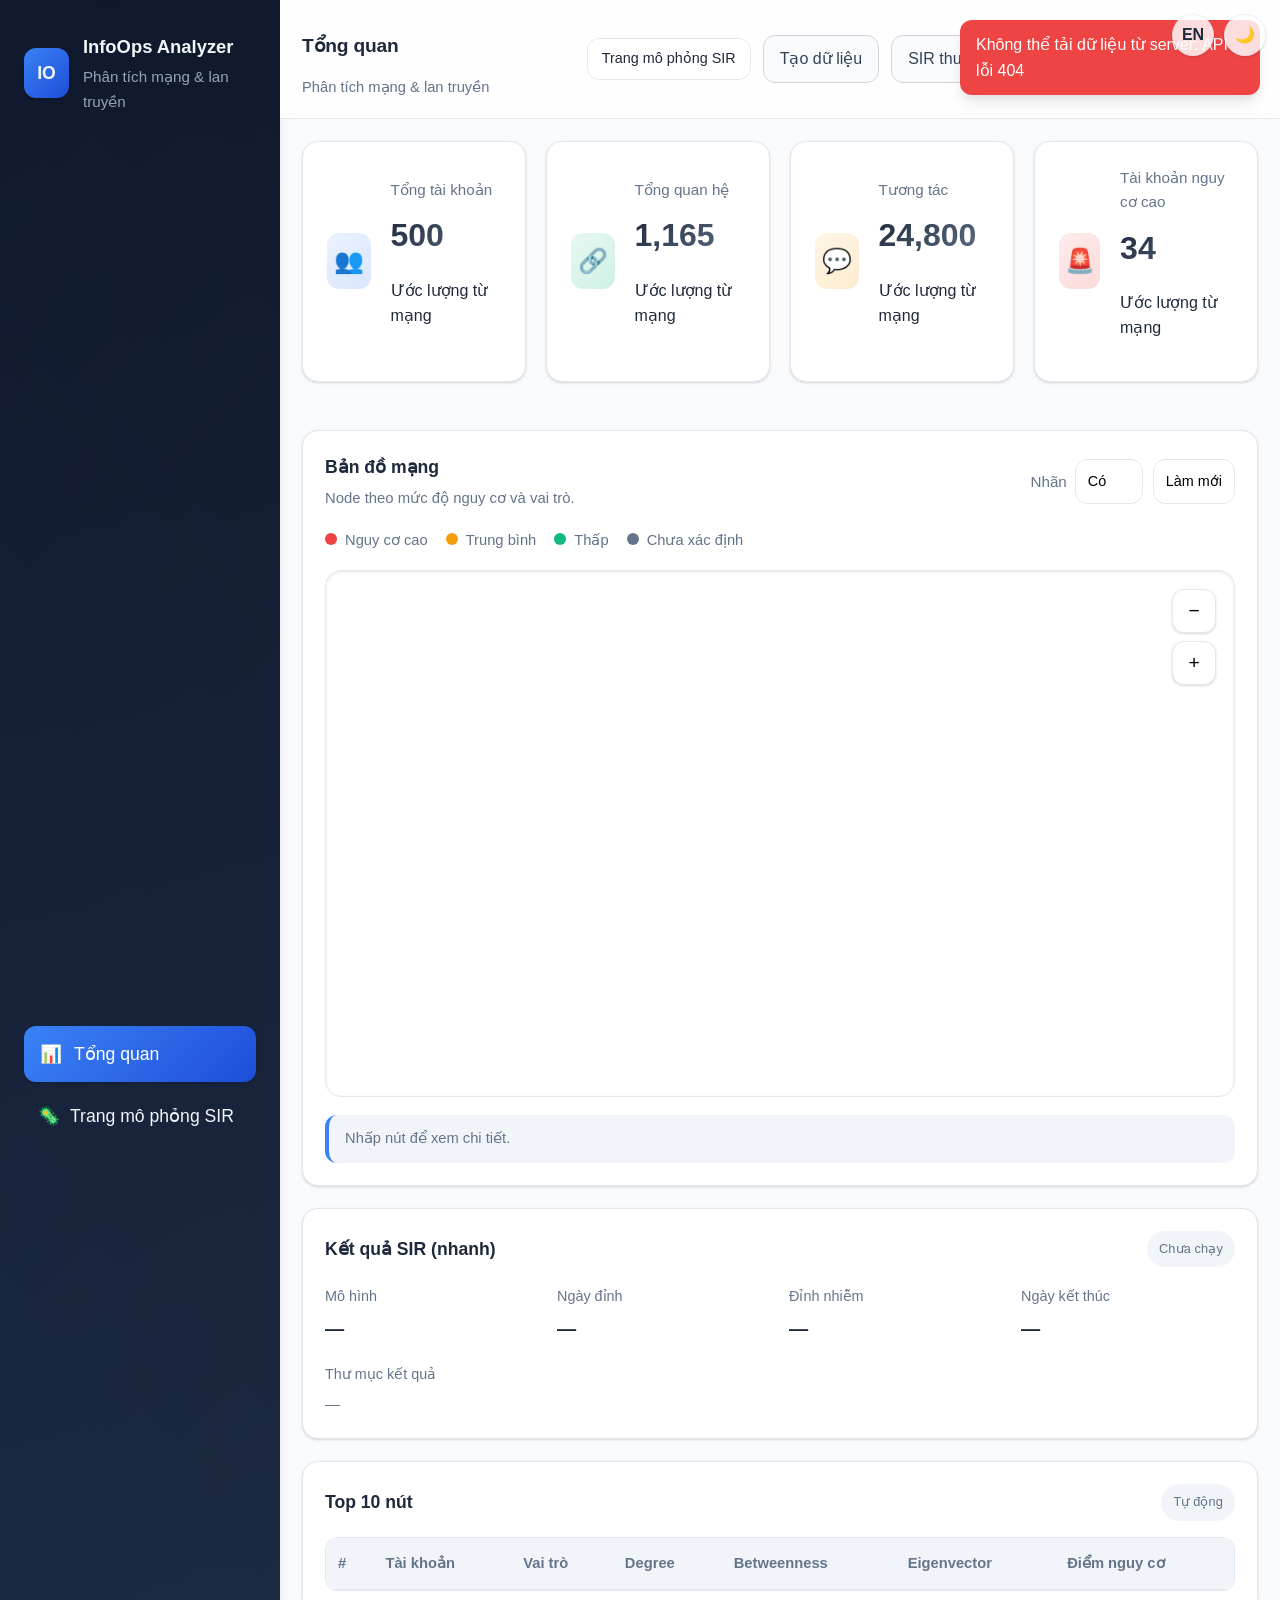
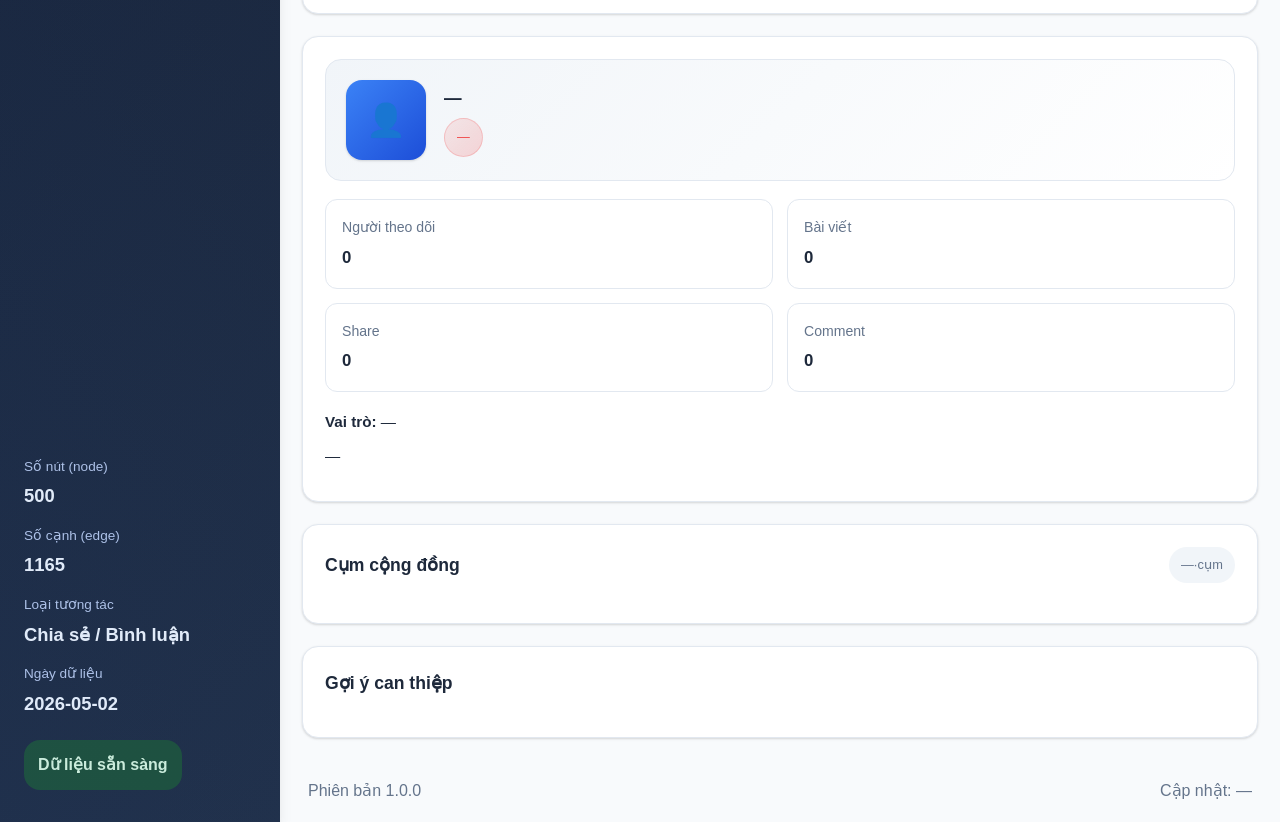
==== index.html @ 24d84718 "first commit" ====
<!DOCTYPE html>
<html lang="vi">
<head>
  <meta charset="UTF-8" />
  <meta name="viewport" content="width=device-width, initial-scale=1.0" />
  <title data-i18n="dashboard.docTitle">InfoOps Analyzer</title>
  <link rel="stylesheet" href="styles.css" />
</head>
<body>
  <div class="app-shell">
    <div class="shell-tools" role="toolbar" aria-label="Giao diện & ngôn ngữ">
      <button type="button" id="langToggle" class="shell-tool-btn" title="English">EN</button>
      <button type="button" id="themeToggle" class="shell-tool-btn" title="Chế độ tối">🌙</button>
    </div>

    <aside class="sidebar">
      <div class="brand">
        <div class="brand-mark">IO</div>
        <div>
          <h1>InfoOps Analyzer</h1>
          <p data-i18n="brand.subtitle">Phân tích mạng & lan truyền</p>
        </div>
      </div>
      <nav class="menu">
        <span class="menu-item active">
          <span aria-hidden="true">📊</span>
          <span data-i18n="nav.overview">Tổng quan</span>
        </span>
        <a href="/simulation" class="menu-item menu-item-link">
          <span aria-hidden="true">🦠</span>
          <span data-i18n="nav.sirPageLong">Trang mô phỏng SIR</span>
        </a>
      </nav>
      <div class="sidebar-footer">
        <div class="data-block">
          <p class="data-label" data-i18n="sidebar.nodes">Số nút (node)</p>
          <p class="data-value tabular-nums" id="summary-nodes">500</p>
        </div>
        <div class="data-block">
          <p class="data-label" data-i18n="sidebar.edges">Số cạnh (edge)</p>
          <p class="data-value tabular-nums" id="summary-edges">1165</p>
        </div>
        <div class="data-block">
          <p class="data-label" data-i18n="sidebar.interaction">Loại tương tác</p>
          <p class="data-value" data-i18n="sidebar.interactionVal">Chia sẻ / Bình luận</p>
        </div>
        <div class="data-block">
          <p class="data-label" data-i18n="sidebar.dataDate">Ngày dữ liệu</p>
          <p class="data-value tabular-nums" id="sidebar-data-date">2026-05-02</p>
        </div>
        <div class="status-badge success" data-i18n="sidebar.ready">Dữ liệu sẵn sàng</div>
      </div>
    </aside>

    <div id="dataGenModal" class="modal">
      <div class="modal-content">
        <div class="modal-header">
          <h3 data-i18n="dashboard.modalTitle">Tạo dữ liệu mạng</h3>
          <button type="button" class="modal-close" onclick="closeDataGenModal()" aria-label="Close">&times;</button>
        </div>
        <div class="modal-body">
          <div class="form-group">
            <label for="numUsers" data-i18n="dashboard.lblNumUsers">Số người dùng</label>
            <input type="number" id="numUsers" value="500" min="10" max="2000" step="10" />
            <small data-i18n="dashboard.hintUsers">10–2000</small>
          </div>
          <div class="form-group">
            <label for="relationshipProb" data-i18n="dashboard.lblProb">Xác suất có cạnh</label>
            <input type="number" id="relationshipProb" value="0.025" min="0.001" max="0.1" step="0.001" />
            <small data-i18n="dashboard.hintProb">0,001–0,1 (càng cao càng dày)</small>
          </div>
          <div class="form-group">
            <label for="randomSeed" data-i18n="dashboard.lblSeed">Seed</label>
            <input type="number" id="randomSeed" value="42" min="1" max="9999" />
            <small data-i18n="dashboard.hintSeed">Tái lập kết quả</small>
          </div>
          <div class="form-group">
            <label for="dataSource" data-i18n="dashboard.lblSource">Nguồn</label>
            <select id="dataSource">
              <option value="generate" data-i18n="dashboard.srcGen">Sinh ngẫu nhiên</option>
              <option value="upload" data-i18n="dashboard.srcUp">Tải CSV</option>
            </select>
          </div>
          <div class="form-group" id="fileUploadGroup" style="display: none;">
            <label for="dataFile" data-i18n="dashboard.lblFile">File CSV</label>
            <input type="file" id="dataFile" accept=".csv" />
            <small data-i18n="dashboard.hintCsv">Cột: id, name, …</small>
          </div>
        </div>
        <div class="modal-footer">
          <button type="button" onclick="closeDataGenModal()" data-i18n="dashboard.cancel">Hủy</button>
          <button type="button" id="btnConfirmGenerate" class="primary" data-i18n="dashboard.confirmGen">Tạo dữ liệu</button>
        </div>
      </div>
    </div>

    <div class="main-panel">
      <header class="topbar">
        <div class="topbar-lead">
          <h1 class="topbar-title" data-i18n="dashboard.title">Tổng quan</h1>
          <p class="topbar-sub" data-i18n="brand.subtitle">Phân tích mạng & lan truyền</p>
        </div>
        <div class="topbar-actions">
          <a href="/simulation" class="button-link button-link-accent" data-i18n="dashboard.simLink">Trang mô phỏng SIR</a>
          <button type="button" id="btnGenerate" onclick="openDataGenModal()" data-i18n="dashboard.generate">Tạo dữ liệu</button>
          <button type="button" id="btnRunPureSIR" data-i18n="dashboard.sirPure">SIR thuần</button>
          <button type="button" id="btnRunDynamicSIR" data-i18n="dashboard.sirDyn">SIR động</button>
          <button type="button" id="btnCleanupOutputs" class="btn-muted" data-i18n="dashboard.cleanup">Dọn output cũ</button>
        </div>
      </header>

      <div class="content-wrap">
        <main class="content-area">
          <section class="metrics-grid">
            <article class="metric-card blue">
              <div class="metric-icon" aria-hidden="true">👥</div>
              <div>
                <p class="metric-label" data-i18n="dashboard.metricUsers">Tổng tài khoản</p>
                <h2 class="tabular-nums" id="metric-users">500</h2>
                <p class="metric-footnote" data-i18n="dashboard.metricFootnote">Ước lượng từ mạng</p>
              </div>
            </article>
            <article class="metric-card green">
              <div class="metric-icon" aria-hidden="true">🔗</div>
              <div>
                <p class="metric-label" data-i18n="dashboard.metricEdges">Tổng quan hệ</p>
                <h2 class="tabular-nums" id="metric-relationships">1,165</h2>
                <p class="metric-footnote" data-i18n="dashboard.metricFootnote">Ước lượng từ mạng</p>
              </div>
            </article>
            <article class="metric-card orange">
              <div class="metric-icon" aria-hidden="true">💬</div>
              <div>
                <p class="metric-label" data-i18n="dashboard.metricEngagement">Tương tác (ước lượng)</p>
                <h2 class="tabular-nums" id="metric-engagement">24,800</h2>
                <p class="metric-footnote" data-i18n="dashboard.metricFootnote">Ước lượng từ mạng</p>
              </div>
            </article>
            <article class="metric-card red">
              <div class="metric-icon" aria-hidden="true">🚨</div>
              <div>
                <p class="metric-label" data-i18n="dashboard.metricHighRisk">Nguy cơ cao (ước lượng)</p>
                <h2 class="tabular-nums" id="metric-high-risk">34</h2>
                <p class="metric-footnote" data-i18n="dashboard.metricFootnote">Ước lượng từ mạng</p>
              </div>
            </article>
          </section>

          <section class="dashboard-grid">
            <div class="graph-panel card">
              <div class="panel-header">
                <div>
                  <h3 data-i18n="dashboard.graphTitle">Bản đồ mạng</h3>
                  <p class="subtext" data-i18n="dashboard.graphSub">Node theo mức độ nguy cơ và vai trò.</p>
                </div>
                <div class="graph-controls">
                  <label>
                    <span data-i18n="dashboard.labels">Nhãn</span>
                    <select id="labelToggle">
                      <option value="yes" data-i18n="dashboard.yes">Có</option>
                      <option value="no" data-i18n="dashboard.no">Không</option>
                    </select>
                  </label>
                  <button type="button" id="refreshGraph" data-i18n="dashboard.refresh">Làm mới</button>
                </div>
              </div>
              <div class="legend-row">
                <div><span class="legend-dot high"></span><span data-i18n="dashboard.riskHigh">Nguy cơ cao</span></div>
                <div><span class="legend-dot medium"></span><span data-i18n="dashboard.riskMed">Trung bình</span></div>
                <div><span class="legend-dot low"></span><span data-i18n="dashboard.riskLow">Thấp</span></div>
                <div><span class="legend-dot unknown"></span><span data-i18n="dashboard.riskUnknown">Chưa xác định</span></div>
              </div>
              <div class="graph-container">
                <svg id="networkGraph" viewBox="0 0 900 520" preserveAspectRatio="xMidYMid meet" role="img" aria-label="Network"></svg>
                <div class="zoom-controls">
                  <button type="button" id="zoomOut" aria-label="Zoom out">−</button>
                  <button type="button" id="zoomIn" aria-label="Zoom in">+</button>
                </div>
              </div>
              <div class="note" data-i18n="dashboard.graphHint">Nhấp nút để xem chi tiết.</div>
            </div>

            <div id="sirResultPanel" class="sir-result-panel card">
              <div class="panel-header space-between">
                <h3 data-i18n="dashboard.sirPanel">Kết quả SIR (nhanh)</h3>
                <span id="sirStatusText" class="badge small" data-i18n="dashboard.sirNone">Chưa chạy</span>
              </div>
              <div class="sir-result-grid">
                <div>
                  <p class="result-label" data-i18n="dashboard.lblModel">Mô hình</p>
                  <p id="sirModel" class="result-value tabular-nums">—</p>
                </div>
                <div>
                  <p class="result-label" data-i18n="dashboard.lblPeakDay">Ngày đỉnh</p>
                  <p id="sirPeakDay" class="result-value tabular-nums">—</p>
                </div>
                <div>
                  <p class="result-label" data-i18n="dashboard.lblPeakI">Đỉnh nhiễm</p>
                  <p id="sirPeakInfected" class="result-value tabular-nums">—</p>
                </div>
                <div>
                  <p class="result-label" data-i18n="dashboard.lblFinal">Ngày kết thúc</p>
                  <p id="sirFinalDay" class="result-value tabular-nums">—</p>
                </div>
                <div class="full-width">
                  <p class="result-label" data-i18n="dashboard.lblOutput">Thư mục kết quả</p>
                  <p id="sirOutputPath" class="result-value light">—</p>
                </div>
              </div>
            </div>

            <div class="table-panel card">
              <div class="panel-header space-between">
                <h3 data-i18n="dashboard.topNodes">Top 10 nút</h3>
                <span class="badge small" data-i18n="dashboard.topAuto">Tự động</span>
              </div>
              <div class="table-wrapper">
                <table>
                  <thead>
                    <tr>
                      <th data-i18n="dashboard.thRank">#</th>
                      <th data-i18n="dashboard.thAccount">Tài khoản</th>
                      <th data-i18n="dashboard.thRole">Vai trò</th>
                      <th data-i18n="dashboard.thDegree">Degree</th>
                      <th data-i18n="dashboard.thBetw">Betweenness</th>
                      <th data-i18n="dashboard.thEigen">Eigenvector</th>
                      <th data-i18n="dashboard.thRisk">Điểm nguy cơ</th>
                    </tr>
                  </thead>
                  <tbody id="topNodesTable"></tbody>
                </table>
              </div>
            </div>

            <div class="profile-panel card">
              <div class="profile-card">
                <div class="profile-avatar" aria-hidden="true">👤</div>
                <div>
                  <h3 id="selectedName">—</h3>
                  <div class="badge danger" id="selectedRisk">—</div>
                </div>
              </div>
              <div class="profile-metrics">
                <div>
                  <span data-i18n="dashboard.profileFollowers">Người theo dõi</span>
                  <strong class="tabular-nums" id="selectedFollowers">0</strong>
                </div>
                <div>
                  <span data-i18n="dashboard.profilePosts">Bài viết</span>
                  <strong class="tabular-nums" id="selectedPosts">0</strong>
                </div>
                <div>
                  <span>Share</span>
                  <strong class="tabular-nums" id="selectedShares">0</strong>
                </div>
                <div>
                  <span>Comment</span>
                  <strong class="tabular-nums" id="selectedComments">0</strong>
                </div>
              </div>
              <div class="profile-meta">
                <p><strong data-i18n="dashboard.profileRoleIntro">Vai trò:</strong> <span id="selectedRoleLine">—</span></p>
                <p id="selectedDescription">—</p>
              </div>
            </div>

            <div class="cluster-panel card">
              <div class="panel-header">
                <h3 data-i18n="dashboard.clusters">Cụm cộng đồng</h3>
                <span class="badge small"><span id="clusterCountNum">—</span> · <span data-i18n="dashboard.clusterUnit">cụm</span></span>
              </div>
              <ul id="clustersList" class="cluster-list"></ul>
            </div>

            <div class="recommendation-panel card">
              <div class="panel-header">
                <h3 data-i18n="dashboard.recs">Gợi ý can thiệp</h3>
              </div>
              <ul id="recommendationList" class="recommendation-list"></ul>
            </div>
          </section>
        </main>
      </div>

      <footer class="app-footer">
        <div><span data-i18n="dashboard.footerVer">Phiên bản</span> 1.0.0</div>
        <div><span data-i18n="dashboard.footerUpd">Cập nhật</span>: <span class="tabular-nums" id="footerTimestamp">—</span></div>
      </footer>
    </div>
  </div>
  <script src="i18n.js"></script>
  <script src="script.js"></script>
</body>
</html>
---- styles.css ----
:root {
  --bg: #f8fafc;
  --panel: #ffffff;
  --panel-alt: #f1f5f9;
  --text: #1e293b;
  --muted: #64748b;
  --nav: #0f172a;
  --nav-active: #1e293b;
  --accent-blue: #3b82f6;
  --accent-green: #10b981;
  --accent-orange: #f59e0b;
  --accent-red: #ef4444;
  --shadow: 0 1px 3px 0 rgba(0, 0, 0, 0.1), 0 1px 2px 0 rgba(0, 0, 0, 0.06);
  --shadow-lg: 0 10px 15px -3px rgba(0, 0, 0, 0.1), 0 4px 6px -2px rgba(0, 0, 0, 0.05);
  --border: #e2e8f0;
  --hover: #f8fafc;
  --success: #10b981;
  --warning: #f59e0b;
  --danger: #ef4444;
  --info: #3b82f6;
  --radius: 12px;
  --radius-lg: 16px;
  --transition: all 0.2s cubic-bezier(0.4, 0, 0.2, 1);
}

* {
  box-sizing: border-box;
}

/* Floating tools: theme + language */
.shell-tools {
  position: fixed;
  top: 14px;
  right: 14px;
  z-index: 2000;
  display: flex;
  gap: 10px;
}

.shell-tool-btn {
  width: 42px;
  height: 42px;
  border-radius: 999px;
  border: 1px solid rgba(203, 213, 225, 0.35);
  background: color-mix(in srgb, var(--panel) 82%, transparent);
  box-shadow: var(--shadow);
  cursor: pointer;
  display: grid;
  place-items: center;
  font-weight: 700;
  color: var(--text);
  transition: var(--transition);
}

.shell-tool-btn:hover {
  transform: translateY(-1px);
  border-color: rgba(59, 130, 246, 0.5);
}

.shell-tool-btn:active {
  transform: translateY(0);
}

.button-link-accent {
  border-color: rgba(59, 130, 246, 0.35);
  background: rgba(59, 130, 246, 0.08);
}

.btn-muted {
  border: 1px solid #d1d5db;
  border-radius: 12px;
  padding: 10px 16px;
  color: #334155;
  background: #f8fafc;
  cursor: pointer;
}

.btn-muted:hover {
  border-color: rgba(59, 130, 246, 0.5);
  color: #1d4ed8;
}

/* Toasts */
.toast-root {
  position: fixed;
  right: 14px;
  bottom: 14px;
  display: grid;
  gap: 10px;
  z-index: 2200;
}

.toast {
  background: var(--panel);
  border: 1px solid var(--border);
  box-shadow: var(--shadow-lg);
  padding: 12px 14px;
  border-radius: var(--radius);
  max-width: 380px;
  font-size: 0.92rem;
  color: var(--text);
  animation: fadeIn 0.18s ease-out;
}

.toast-success {
  border-color: rgba(16, 185, 129, 0.35);
}

.toast-error {
  border-color: rgba(239, 68, 68, 0.35);
}

.toast-hide {
  opacity: 0;
  transform: translateY(6px);
  transition: opacity 0.18s ease, transform 0.18s ease;
}

.topbar-lead {
  display: flex;
  flex-direction: column;
  gap: 2px;
}

.topbar-sub {
  margin: 0;
  color: var(--muted);
  font-size: 0.92rem;
}

body {
  margin: 0;
  font-family: 'Inter', -apple-system, BlinkMacSystemFont, 'Segoe UI', 'Roboto', sans-serif;
  background: var(--bg);
  color: var(--text);
  line-height: 1.6;
  -webkit-font-smoothing: antialiased;
  -moz-osx-font-smoothing: grayscale;
}

.tabular-nums {
  font-variant-numeric: tabular-nums;
  font-feature-settings: 'tnum' 1;
}

button,
select {
  font: inherit;
}

/* Loading Animation */
@keyframes spin {
  0% { transform: rotate(0deg); }
  100% { transform: rotate(360deg); }
}

@keyframes pulse {
  0%, 100% { opacity: 1; }
  50% { opacity: 0.5; }
}

@keyframes fadeIn {
  from { opacity: 0; transform: translateY(10px); }
  to { opacity: 1; transform: translateY(0); }
}

@keyframes slideIn {
  from { transform: translateX(-20px); opacity: 0; }
  to { transform: translateX(0); opacity: 1; }
}

.loading {
  animation: pulse 1.5s ease-in-out infinite;
}

.fade-in {
  animation: fadeIn 0.3s ease-out;
}

.slide-in {
  animation: slideIn 0.3s ease-out;
}

.spinner {
  width: 20px;
  height: 20px;
  border: 2px solid var(--border);
  border-top: 2px solid var(--accent-blue);
  border-radius: 50%;
  animation: spin 1s linear infinite;
  display: inline-block;
  margin-right: 8px;
}

.app-shell {
  display: grid;
  grid-template-columns: 280px 1fr;
  min-height: 100vh;
}

.sidebar {
  background: linear-gradient(135deg, #0f172a 0%, #1e293b 100%);
  color: #f1f5f9;
  padding: 32px 24px;
  display: flex;
  flex-direction: column;
  justify-content: space-between;
  box-shadow: var(--shadow-lg);
  position: relative;
  overflow: hidden;
}

.sidebar::before {
  content: '';
  position: absolute;
  top: 0;
  left: 0;
  right: 0;
  bottom: 0;
  background: linear-gradient(45deg, rgba(59, 130, 246, 0.1) 0%, transparent 100%);
  pointer-events: none;
}

.brand {
  display: flex;
  align-items: center;
  gap: 14px;
  margin-bottom: 32px;
  position: relative;
  z-index: 1;
}

.brand-mark {
  width: 50px;
  height: 50px;
  border-radius: var(--radius);
  background: linear-gradient(135deg, #3b82f6, #1d4ed8);
  display: grid;
  place-items: center;
  font-weight: 700;
  font-size: 1.1rem;
  box-shadow: var(--shadow);
  transition: var(--transition);
}

.brand-mark:hover {
  transform: scale(1.05);
}

.brand h1 {
  margin: 0;
  font-size: 1.15rem;
  font-weight: 600;
}

.brand p {
  margin: 4px 0 0;
  color: #94a3b8;
  font-size: 0.95rem;
}

.menu {
  display: grid;
  gap: 8px;
  position: relative;
  z-index: 1;
}

.menu-item {
  display: flex;
  align-items: center;
  gap: 12px;
  border: none;
  background: transparent;
  color: #cbd5e1;
  padding: 14px 16px;
  border-radius: var(--radius);
  text-align: left;
  cursor: pointer;
  transition: var(--transition);
  position: relative;
  overflow: hidden;
}

.menu-item::before {
  content: '';
  position: absolute;
  top: 0;
  left: -100%;
  width: 100%;
  height: 100%;
  background: linear-gradient(90deg, transparent, rgba(255, 255, 255, 0.1), transparent);
  transition: left 0.5s;
}

.menu-item:hover::before {
  left: 100%;
}

.menu-item:hover,
.menu-item.active {
  background: rgba(59, 130, 246, 0.2);
  color: #ffffff;
  transform: none;
}

.menu-item.active {
  background: linear-gradient(135deg, #3b82f6, #1d4ed8);
  color: #ffffff;
  box-shadow: var(--shadow);
}

.menu-item span {
  font-size: 1.1rem;
  transition: var(--transition);
}

.menu-item:hover span {
  transform: scale(1.1);
}

.sidebar-footer {
  margin-top: 34px;
}

.data-block {
  margin-bottom: 14px;
}

.data-label {
  color: #b8c7e6;
  font-size: 0.85rem;
  margin: 0 0 4px;
}

.data-value {
  margin: 0;
  font-weight: 700;
  font-size: 1.15rem;
}

.status-badge {
  display: inline-flex;
  padding: 12px 14px;
  border-radius: 16px;
  margin-top: 8px;
  font-weight: 600;
}

.status-badge.success {
  background: #1b4c2e;
  color: #d9f7d9;
}

.main-panel {
  display: flex;
  flex-direction: column;
}

.topbar {
  display: flex;
  justify-content: space-between;
  align-items: center;
  gap: 16px;
  background: color-mix(in srgb, #ffffff 82%, transparent);
  padding: 18px 22px;
  border-bottom: 1px solid #e5e7eb;
  position: sticky;
  top: 0;
  z-index: 10;
  backdrop-filter: blur(10px);
}

.topbar-title {
  font-size: 1.2rem;
  font-weight: 750;
  letter-spacing: -0.01em;
}

.topbar-actions {
  display: flex;
  gap: 12px;
  flex-wrap: wrap;
  align-items: center;
  justify-content: flex-end;
}

.topbar-actions button,
.icon-button {
  border: 1px solid #d1d5db;
  border-radius: 12px;
  padding: 10px 16px;
  color: #334155;
  background: #f8fafc;
  cursor: pointer;
}

.content-area {
  padding: 22px;
  display: flex;
  flex-direction: column;
  gap: 24px;
  max-width: 1280px;
  margin: 0 auto;
}

.metrics-grid {
  display: grid;
  grid-template-columns: repeat(4, minmax(0, 1fr));
  gap: 20px;
  margin-bottom: 24px;
}

.metric-card {
  background: var(--panel);
  border-radius: var(--radius-lg);
  padding: 24px;
  box-shadow: var(--shadow);
  display: flex;
  gap: 20px;
  align-items: center;
  border: 1px solid var(--border);
  transition: var(--transition);
  position: relative;
  overflow: hidden;
}

.metric-card::before {
  content: '';
  position: absolute;
  top: 0;
  left: 0;
  right: 0;
  height: 4px;
  background: linear-gradient(90deg, var(--accent-blue), var(--accent-green), var(--accent-orange), var(--accent-red));
  opacity: 0;
  transition: var(--transition);
}

.metric-card:hover {
  transform: translateY(-4px);
  box-shadow: var(--shadow-lg);
}

.metric-card:hover::before {
  opacity: 1;
}

.metric-icon {
  width: 56px;
  height: 56px;
  border-radius: var(--radius);
  display: grid;
  place-items: center;
  font-size: 1.5rem;
  transition: var(--transition);
}

.metric-card:hover .metric-icon {
  transform: scale(1.1);
}

.metric-label {
  margin: 0 0 8px;
  color: var(--muted);
  font-size: 0.95rem;
  font-weight: 500;
}

.metric-card h2 {
  margin: 0;
  font-size: 2rem;
  font-weight: 700;
  background: linear-gradient(135deg, var(--text), var(--muted));
  -webkit-background-clip: text;
  -webkit-text-fill-color: transparent;
  background-clip: text;
}

.metric-change {
  margin: 8px 0 0;
  font-size: 0.9rem;
  font-weight: 500;
  display: flex;
  align-items: center;
  gap: 4px;
}

.metric-change.positive {
  color: var(--success);
}

.metric-change.positive::before {
  content: '↗';
  font-size: 0.8rem;
}

.metric-card.blue .metric-icon {
  background: linear-gradient(135deg, rgba(59, 130, 246, 0.1), rgba(59, 130, 246, 0.2));
  color: var(--accent-blue);
}

.metric-card.green .metric-icon {
  background: linear-gradient(135deg, rgba(16, 185, 129, 0.1), rgba(16, 185, 129, 0.2));
  color: var(--accent-green);
}

.metric-card.orange .metric-icon {
  background: linear-gradient(135deg, rgba(245, 158, 11, 0.1), rgba(245, 158, 11, 0.2));
  color: var(--accent-orange);
}

.metric-card.red .metric-icon {
  background: linear-gradient(135deg, rgba(239, 68, 68, 0.1), rgba(239, 68, 68, 0.2));
  color: var(--accent-red);
}

.dashboard-grid {
  display: grid;
  grid-template-columns: 2.4fr 1fr;
  gap: 22px;
  align-items: start;
}

.card {
  background: var(--panel);
  border-radius: var(--radius-lg);
  padding: 22px;
  box-shadow: var(--shadow);
  border: 1px solid var(--border);
  transition: var(--transition);
}

.card:hover {
  box-shadow: var(--shadow-lg);
}

.graph-panel {
  display: flex;
  flex-direction: column;
  gap: 18px;
  position: relative;
}

.panel-header {
  display: flex;
  align-items: center;
  justify-content: space-between;
  gap: 14px;
}

.panel-header h3 {
  margin: 0;
  font-size: 1.1rem;
  font-weight: 600;
  color: var(--text);
}

.panel-header .subtext {
  margin: 6px 0 0;
  color: var(--muted);
  font-size: 0.93rem;
}

.panel-header.space-between {
  justify-content: space-between;
}

.graph-controls {
  display: flex;
  align-items: center;
  gap: 10px;
  flex-wrap: wrap;
}

.graph-controls label {
  display: flex;
  align-items: center;
  gap: 8px;
  color: var(--muted);
  font-size: 0.95rem;
  font-weight: 500;
}

.graph-controls select,
.graph-controls button {
  appearance: none;
  border-radius: var(--radius);
  border: 1px solid var(--border);
  padding: 10px 12px;
  background: var(--panel);
  cursor: pointer;
  transition: var(--transition);
  font-size: 0.9rem;
  font-weight: 500;
}

.graph-controls select:hover,
.graph-controls button:hover {
  border-color: var(--accent-blue);
  box-shadow: 0 0 0 3px rgba(59, 130, 246, 0.1);
}

.legend-row {
  display: flex;
  gap: 18px;
  flex-wrap: wrap;
  font-size: 0.92rem;
  color: var(--muted);
}

.legend-dot {
  width: 12px;
  height: 12px;
  display: inline-block;
  margin-right: 8px;
  border-radius: 50%;
  box-shadow: 0 0 0 2px rgba(255, 255, 255, 0.8);
}

.legend-dot.high { background: var(--accent-red); }
.legend-dot.medium { background: var(--accent-orange); }
.legend-dot.low { background: var(--accent-green); }
.legend-dot.unknown { background: var(--muted); }

.graph-container {
  position: relative;
  border-radius: var(--radius-lg);
  background: var(--panel);
  border: 1px solid var(--border);
  overflow: hidden;
  min-height: 520px;
  box-shadow: inset 0 1px 3px rgba(0, 0, 0, 0.1);
}

#networkGraph {
  width: 100%;
  height: 100%;
  display: block;
}

.zoom-controls {
  position: absolute;
  top: 18px;
  right: 18px;
  display: grid;
  gap: 8px;
}

.zoom-controls button {
  width: 44px;
  height: 44px;
  border-radius: var(--radius);
  border: 1px solid var(--border);
  background: var(--panel);
  font-size: 1.2rem;
  cursor: pointer;
  transition: var(--transition);
  box-shadow: var(--shadow);
}

.zoom-controls button:hover {
  background: var(--hover);
  border-color: var(--accent-blue);
  transform: scale(1.05);
}

.note {
  color: var(--muted);
  font-size: 0.92rem;
  padding: 12px 16px;
  background: var(--panel-alt);
  border-radius: var(--radius);
  border-left: 4px solid var(--accent-blue);
}

/* Loading overlay */
.loading-overlay {
  position: absolute;
  top: 0;
  left: 0;
  right: 0;
  bottom: 0;
  background: rgba(255, 255, 255, 0.9);
  display: flex;
  align-items: center;
  justify-content: center;
  flex-direction: column;
  gap: 12px;
  border-radius: var(--radius-lg);
  z-index: 10;
}

.loading-overlay .spinner {
  width: 32px;
  height: 32px;
  border-width: 3px;
}

.table-panel {
  display: flex;
  flex-direction: column;
  gap: 16px;
}

.sir-result-panel {
  display: flex;
  flex-direction: column;
  gap: 18px;
  background: var(--panel);
  border-radius: var(--radius-lg);
  border: 1px solid var(--border);
  padding: 22px;
}

.sir-result-grid {
  display: grid;
  grid-template-columns: repeat(4, minmax(100px, 1fr));
  gap: 18px;
}

.sir-result-grid .full-width {
  grid-column: span 4;
}

.result-label {
  margin: 0 0 6px;
  font-size: 0.9rem;
  color: var(--muted);
}

.result-value {
  margin: 0;
  font-size: 1.2rem;
  font-weight: 700;
  color: var(--text);
}

.result-value.light {
  font-size: 0.95rem;
  font-weight: 500;
  color: var(--muted);
  word-break: break-all;
}

.sir-result-panel.active {
  box-shadow: var(--shadow-lg);
}

.table-wrapper {
  overflow-x: auto;
  border-radius: var(--radius);
  border: 1px solid var(--border);
  background: var(--panel);
}

table {
  width: 100%;
  border-collapse: collapse;
  min-width: 680px;
}

th,
td {
  padding: 14px 12px;
  text-align: left;
  border-bottom: 1px solid var(--border);
  transition: var(--transition);
}

th {
  color: var(--muted);
  font-weight: 600;
  font-size: 0.92rem;
  background: var(--panel-alt);
  position: sticky;
  top: 0;
}

td {
  font-size: 0.95rem;
  color: var(--text);
}

tbody tr {
  cursor: pointer;
  transition: var(--transition);
}

tbody tr:hover {
  background: var(--hover);
  transform: scale(1.01);
}

tbody tr:hover td {
  color: var(--accent-blue);
}

.badge {
  display: inline-flex;
  padding: 8px 12px;
  border-radius: 999px;
  font-size: 0.8rem;
  letter-spacing: 0.01em;
  font-weight: 500;
  transition: var(--transition);
}

.badge.small {
  background: var(--panel-alt);
  color: var(--muted);
}

.badge.danger {
  background: linear-gradient(135deg, rgba(239, 68, 68, 0.1), rgba(239, 68, 68, 0.2));
  color: var(--danger);
  border: 1px solid rgba(239, 68, 68, 0.2);
}

.badge.orange {
  background: linear-gradient(135deg, rgba(245, 158, 11, 0.1), rgba(245, 158, 11, 0.2));
  color: var(--warning);
  border: 1px solid rgba(245, 158, 11, 0.2);
}

.badge.green {
  background: linear-gradient(135deg, rgba(16, 185, 129, 0.1), rgba(16, 185, 129, 0.2));
  color: var(--success);
  border: 1px solid rgba(16, 185, 129, 0.2);
}

.badge.orange {
  background: #fff7ed;
  color: #c2410c;
}

.badge.green {
  background: #dcfce7;
  color: #166534;
}

.profile-panel,
.cluster-panel,
.recommendation-panel {
  display: grid;
  gap: 18px;
}

.profile-card {
  display: flex;
  align-items: center;
  gap: 18px;
  padding: 20px;
  background: linear-gradient(135deg, var(--panel-alt), var(--panel));
  border-radius: var(--radius-lg);
  border: 1px solid var(--border);
  transition: var(--transition);
}

.profile-card:hover {
  transform: translateY(-2px);
  box-shadow: var(--shadow-lg);
}

.profile-avatar {
  width: 80px;
  height: 80px;
  background: linear-gradient(135deg, #3b82f6, #1d4ed8);
  border-radius: var(--radius-lg);
  display: grid;
  place-items: center;
  font-size: 2rem;
  box-shadow: var(--shadow);
  transition: var(--transition);
}

.profile-card:hover .profile-avatar {
  transform: scale(1.05);
}

.profile-card h3 {
  margin: 0 0 6px;
  font-size: 1.1rem;
  font-weight: 600;
}

.profile-metrics {
  display: grid;
  grid-template-columns: repeat(2, minmax(0, 1fr));
  gap: 14px;
}

.profile-metrics div {
  background: var(--panel);
  border-radius: var(--radius);
  padding: 16px;
  border: 1px solid var(--border);
  transition: var(--transition);
}

.profile-metrics div:hover {
  background: var(--hover);
  transform: translateY(-1px);
}

.profile-metrics span {
  display: block;
  color: var(--muted);
  margin-bottom: 6px;
  font-size: 0.88rem;
  font-weight: 500;
}

.profile-metrics strong {
  font-size: 1.05rem;
  font-weight: 600;
  color: var(--text);
}

.profile-meta p {
  margin: 0 0 10px;
  line-height: 1.6;
  color: var(--text);
  font-size: 0.95rem;
}

.cluster-list,
.recommendation-list {
  list-style: none;
  padding: 0;
  margin: 0;
  display: grid;
  gap: 12px;
}

.cluster-item,
.recommendation-item {
  background: var(--panel);
  border-radius: var(--radius);
  padding: 16px;
  display: flex;
  justify-content: space-between;
  align-items: center;
  gap: 12px;
  border: 1px solid var(--border);
  transition: var(--transition);
  cursor: pointer;
}

.cluster-item:hover,
.recommendation-item:hover {
  transform: translateY(-2px);
  box-shadow: var(--shadow);
  border-color: var(--accent-blue);
}

.cluster-label {
  display: inline-flex;
  align-items: center;
  gap: 8px;
  font-weight: 600;
  color: var(--text);
}

.cluster-chip {
  width: 12px;
  height: 12px;
  border-radius: 50%;
  box-shadow: 0 0 0 2px rgba(255, 255, 255, 0.8);
}

.recommendation-item strong {
  background: linear-gradient(135deg, rgba(59, 130, 246, 0.1), rgba(59, 130, 246, 0.2));
  color: var(--accent-blue);
  border-radius: 999px;
  padding: 6px 12px;
  font-size: 0.9rem;
  font-weight: 600;
  border: 1px solid rgba(59, 130, 246, 0.2);
}

.recommendation-item.red strong {
  background: linear-gradient(135deg, rgba(239, 68, 68, 0.1), rgba(239, 68, 68, 0.2));
  color: var(--danger);
  border-color: rgba(239, 68, 68, 0.2);
}

.recommendation-item.orange strong {
  background: linear-gradient(135deg, rgba(245, 158, 11, 0.1), rgba(245, 158, 11, 0.2));
  color: var(--warning);
  border-color: rgba(245, 158, 11, 0.2);
}

.recommendation-item.green strong {
  background: linear-gradient(135deg, rgba(16, 185, 129, 0.1), rgba(16, 185, 129, 0.2));
  color: var(--success);
  border-color: rgba(16, 185, 129, 0.2);
}

.app-footer {
  display: flex;
  justify-content: space-between;
  align-items: center;
  padding: 18px 28px;
  color: var(--muted);
}

@media (max-width: 1280px) {
  .dashboard-grid {
    grid-template-columns: 1fr;
  }
}

@media (max-width: 900px) {
  .app-shell {
    grid-template-columns: 1fr;
  }
  .sidebar {
    flex-direction: row;
    align-items: flex-start;
    padding: 20px;
    overflow-x: auto;
  }
  .menu {
    grid-auto-flow: column;
    column-gap: 10px;
  }
  .sidebar-footer {
    display: none;
  }
}

/* Dark Mode Toggle */
.theme-toggle {
  position: fixed;
  top: 20px;
  right: 20px;
  width: 50px;
  height: 50px;
  border-radius: 50%;
  border: none;
  background: var(--panel);
  box-shadow: var(--shadow);
  cursor: pointer;
  display: flex;
  align-items: center;
  justify-content: center;
  font-size: 1.2rem;
  transition: var(--transition);
  z-index: 1000;
}

.theme-toggle:hover {
  transform: scale(1.05);
  box-shadow: var(--shadow-lg);
}

/* Dark Mode Variables */
[data-theme="dark"] {
  --bg: #0f172a;
  --panel: #1e293b;
  --panel-alt: #334155;
  --text: #f1f5f9;
  --muted: #94a3b8;
  --border: #334155;
  --hover: #334155;
  --accent-blue: #3b82f6;
  --accent-red: #ef4444;
  --accent-orange: #f97316;
  --accent-green: #10b981;
  --danger: #ef4444;
  --warning: #f97316;
  --success: #10b981;
  --shadow: 0 4px 6px -1px rgba(0, 0, 0, 0.3), 0 2px 4px -1px rgba(0, 0, 0, 0.2);
  --shadow-lg: 0 10px 15px -3px rgba(0, 0, 0, 0.4), 0 4px 6px -2px rgba(0, 0, 0, 0.3);
}

/* Additional Responsive Improvements */
@media (max-width: 1200px) {
  .dashboard-grid {
    grid-template-columns: 1fr 1fr;
    grid-template-areas:
      "metrics metrics"
      "graph graph"
      "table table"
      "profile clusters"
      "recommendations recommendations";
  }
}

@media (max-width: 768px) {
  .dashboard-grid {
    grid-template-columns: 1fr;
    grid-template-areas:
      "metrics"
      "graph"
      "table"
      "profile"
      "clusters"
      "recommendations";
  }

  .metric-grid {
    grid-template-columns: repeat(2, 1fr);
  }

  .graph-controls {
    flex-direction: column;
    align-items: stretch;
  }

  .graph-controls select,
  .graph-controls button {
    width: 100%;
  }

  .profile-card {
    flex-direction: column;
    text-align: center;
  }

  .profile-metrics {
    grid-template-columns: 1fr;
  }

  .cluster-item,
  .recommendation-item {
    flex-direction: column;
    align-items: flex-start;
    gap: 8px;
  }
}

@media (max-width: 480px) {
  .metric-grid {
    grid-template-columns: 1fr;
  }

  .legend-row {
    flex-direction: column;
    gap: 8px;
  }

  .zoom-controls {
    top: 10px;
    right: 10px;
  }

  .zoom-controls button {
    width: 36px;
    height: 36px;
    font-size: 1rem;
  }

  .theme-toggle {
    top: 10px;
    right: 10px;
    width: 40px;
    height: 40px;
    font-size: 1rem;
  }
}

/* Animation Classes */
.fade-in {
  animation: fadeIn 0.5s ease-out;
}

.slide-up {
  animation: slideUp 0.5s ease-out;
}

@keyframes fadeIn {
  from { opacity: 0; }
  to { opacity: 1; }
}

@keyframes slideUp {
  from {
    opacity: 0;
    transform: translateY(20px);
  }
  to {
    opacity: 1;
    transform: translateY(0);
  }
}

/* Loading States */
.loading {
  opacity: 0.6;
  pointer-events: none;
}

.loading::after {
  content: '';
  position: absolute;
  top: 50%;
  left: 50%;
  width: 20px;
  height: 20px;
  margin: -10px 0 0 -10px;
  border: 2px solid var(--accent-blue);
  border-top: 2px solid transparent;
  border-radius: 50%;
  animation: spin 1s linear infinite;
}

/* Success/Error States */
.success {
  border-color: var(--success);
  background: linear-gradient(135deg, rgba(16, 185, 129, 0.1), rgba(16, 185, 129, 0.2));
}

.error {
  border-color: var(--danger);
  background: linear-gradient(135deg, rgba(239, 68, 68, 0.1), rgba(239, 68, 68, 0.2));
}

/* Modal Styles */
.modal {
  display: none;
  position: fixed;
  top: 0;
  left: 0;
  width: 100%;
  height: 100%;
  background: rgba(0, 0, 0, 0.5);
  z-index: 2000;
  animation: fadeIn 0.3s ease-out;
}

.modal.show {
  display: flex;
  align-items: center;
  justify-content: center;
}

.modal-content {
  background: var(--panel);
  border-radius: var(--radius-lg);
  box-shadow: var(--shadow-lg);
  max-width: 500px;
  width: 90%;
  max-height: 90vh;
  overflow-y: auto;
  animation: slideUp 0.3s ease-out;
}

.modal-header {
  display: flex;
  justify-content: space-between;
  align-items: center;
  padding: 20px 24px;
  border-bottom: 1px solid var(--border);
}

.modal-header h3 {
  margin: 0;
  font-size: 1.25rem;
  font-weight: 600;
  color: var(--text);
}

.modal-close {
  background: none;
  border: none;
  font-size: 1.5rem;
  cursor: pointer;
  color: var(--muted);
  padding: 4px;
  border-radius: 50%;
  width: 32px;
  height: 32px;
  display: flex;
  align-items: center;
  justify-content: center;
  transition: var(--transition);
}

.modal-close:hover {
  background: var(--hover);
  color: var(--text);
}

.modal-body {
  padding: 24px;
  display: grid;
  gap: 20px;
}

.form-group {
  display: grid;
  gap: 8px;
}

.form-group label {
  font-weight: 500;
  color: var(--text);
  font-size: 0.95rem;
}

.form-group input,
.form-group select {
  padding: 12px 16px;
  border: 1px solid var(--border);
  border-radius: var(--radius);
  background: var(--panel);
  color: var(--text);
  font-size: 1rem;
  transition: var(--transition);
}

.form-group input:focus,
.form-group select:focus {
  outline: none;
  border-color: var(--accent-blue);
  box-shadow: 0 0 0 3px rgba(59, 130, 246, 0.1);
}

.form-group small {
  color: var(--muted);
  font-size: 0.85rem;
}

.modal-footer {
  display: flex;
  justify-content: flex-end;
  gap: 12px;
  padding: 20px 24px;
  border-top: 1px solid var(--border);
}

.modal-footer button {
  padding: 10px 20px;
  border: none;
  border-radius: var(--radius);
  font-weight: 500;
  cursor: pointer;
  transition: var(--transition);
}

.modal-footer button:hover {
  transform: translateY(-1px);
}

.modal-footer button.primary {
  background: var(--accent-blue);
  color: white;
}

.modal-footer button.primary:hover {
  background: #2563eb;
  box-shadow: var(--shadow);
}

/* --- Giao diện một trang: ẩn/hiện view --- */
.app-view {
  display: none;
}

.app-view.is-active {
  display: block;
}

/* --- Khối mô phỏng SIR (gộp từ simulation.html) --- */
.simulation-container {
  display: grid;
  grid-template-columns: minmax(280px, 350px) 1fr;
  gap: 20px;
  padding: 4px 0 20px;
  min-height: calc(100vh - 180px);
}

.sim-controls-panel {
  background: var(--panel);
  border-radius: var(--radius);
  padding: 20px;
  box-shadow: var(--shadow);
  overflow-y: auto;
  max-height: calc(100vh - 200px);
  border: 1px solid var(--border);
}

.sim-controls-panel h3 {
  margin: 0 0 16px;
}

.model-tabs {
  display: flex;
  gap: 10px;
  margin-bottom: 20px;
}

.tab-btn {
  flex: 1;
  padding: 8px 12px;
  border: 1px solid var(--border);
  background: var(--panel-alt);
  border-radius: 6px;
  cursor: pointer;
  font-size: 12px;
  font-weight: 500;
  color: var(--text);
}

.tab-btn.active,
.tab-btn.sim-tab-model.active {
  background: var(--accent-blue);
  color: #fff;
  border-color: var(--accent-blue);
}

.model-controls {
  display: flex;
  flex-direction: column;
  gap: 14px;
}

.sim-run-btn {
  padding: 10px 16px;
  background: var(--accent-blue);
  color: #fff;
  border: none;
  border-radius: 6px;
  cursor: pointer;
  font-weight: 500;
  width: 100%;
}

.sim-run-btn:hover {
  opacity: 0.92;
}

.sim-run-btn:disabled {
  opacity: 0.55;
  cursor: not-allowed;
}

.sim-status-msg {
  padding: 10px;
  border-radius: 6px;
  font-size: 12px;
  margin-top: 10px;
  text-align: center;
}

.sim-status-msg.success {
  background: #d4edda;
  color: #155724;
  border: 1px solid #c3e6cb;
}

.sim-status-msg.error {
  background: #f8d7da;
  color: #721c24;
  border: 1px solid #f5c6cb;
}

.sim-status-msg.loading {
  background: #d1ecf1;
  color: #0c5460;
  border: 1px solid #bee5eb;
}

.sim-results-panel {
  background: var(--panel);
  border-radius: var(--radius);
  padding: 20px;
  box-shadow: var(--shadow);
  display: flex;
  flex-direction: column;
  overflow: hidden;
  border: 1px solid var(--border);
}

.sim-results-panel .results-tabs {
  display: flex;
  gap: 8px;
  border-bottom: 2px solid var(--border);
  margin-bottom: 16px;
  flex-wrap: wrap;
}

.sim-results-panel .result-tab-btn {
  padding: 10px 14px;
  background: transparent;
  border: none;
  border-bottom: 3px solid transparent;
  cursor: pointer;
  font-weight: 500;
  color: var(--muted);
}

.sim-results-panel .result-tab-btn.active {
  color: var(--accent-blue);
  border-bottom-color: var(--accent-blue);
}

.sim-results-panel .result-tab-content {
  flex: 1;
  overflow-y: auto;
  display: none;
}

.sim-results-panel .result-tab-content.active {
  display: flex;
  flex-direction: column;
}

.sim-chart-wrap {
  position: relative;
  width: 100%;
  height: 300px;
  margin-bottom: 12px;
}

.sim-results-panel .chart-info {
  text-align: center;
  font-size: 12px;
  color: var(--muted);
  margin: 0;
}

.sim-stats-grid {
  display: grid;
  grid-template-columns: repeat(2, 1fr);
  gap: 14px;
  margin-bottom: 16px;
}

#view-simulation .stat-card {
  background: var(--panel-alt);
  padding: 14px;
  border-radius: 8px;
  display: flex;
  gap: 10px;
  align-items: center;
  border: 1px solid var(--border);
}

#view-simulation .stat-label {
  font-size: 12px;
  color: var(--muted);
  margin: 0;
}

#view-simulation .stat-card h3 {
  margin: 4px 0 0;
  font-size: 18px;
}

#view-simulation .additional-stats {
  background: var(--panel-alt);
  padding: 14px;
  border-radius: 8px;
  border: 1px solid var(--border);
}

#view-simulation .additional-stats table {
  width: 100%;
  border-collapse: collapse;
  font-size: 12px;
}

#view-simulation .additional-stats td {
  padding: 6px;
  border-bottom: 1px solid var(--border);
}

#view-simulation .comparison-table {
  overflow-x: auto;
}

#view-simulation .comparison-table table {
  width: 100%;
  border-collapse: collapse;
  font-size: 12px;
}

#view-simulation .comparison-table th,
#view-simulation .comparison-table td {
  padding: 10px;
  text-align: left;
  border-bottom: 1px solid var(--border);
}

#view-simulation .comparison-table th {
  background: var(--panel-alt);
  font-weight: 600;
}

@media (max-width: 960px) {
  .simulation-container {
    grid-template-columns: 1fr;
  }

  .sim-controls-panel {
    max-height: none;
  }
}

/* --- Trang /simulation --- */
.sir-page-body .sir-page-shell {
  min-height: 100vh;
}

.menu-item-link {
  display: flex;
  align-items: center;
  gap: 10px;
  text-decoration: none;
  color: inherit;
  width: 100%;
  text-align: left;
  background: transparent;
  border: none;
  cursor: pointer;
  padding: 12px 14px;
  border-radius: var(--radius);
  font: inherit;
}

.menu-item-link:hover {
  background: var(--hover);
}

.button-link {
  display: inline-flex;
  align-items: center;
  padding: 8px 14px;
  border-radius: var(--radius);
  border: 1px solid var(--border);
  background: var(--panel);
  color: var(--text);
  text-decoration: none;
  font-weight: 500;
  font-size: 0.9rem;
}

.button-link:hover {
  border-color: var(--accent-blue);
  color: var(--accent-blue);
}

.sir-intro {
  margin: 0 0 16px;
  max-width: 900px;
  color: var(--muted);
  font-size: 0.95rem;
  line-height: 1.55;
}

.sir-note-small {
  margin: 8px 0 0;
  font-size: 12px;
  color: var(--muted);
  line-height: 1.45;
}

.sir-results-strip {
  display: grid;
  grid-template-columns: repeat(auto-fit, minmax(140px, 1fr));
  gap: 12px;
  margin-bottom: 16px;
}

.sir-strip-card {
  background: var(--panel-alt);
  border: 1px solid var(--border);
  border-radius: var(--radius);
  padding: 12px 14px;
  display: flex;
  flex-direction: column;
  gap: 4px;
}

.sir-strip-label {
  font-size: 11px;
  text-transform: uppercase;
  letter-spacing: 0.04em;
  color: var(--muted);
}

.sir-strip-card strong {
  font-size: 1.25rem;
  color: var(--text);
}

.sir-chart-tall {
  height: 380px;
}

.sir-path-cell {
  word-break: break-all;
  font-size: 12px;
}

[data-theme='dark'] .sir-strip-card {
  background: rgba(30, 41, 59, 0.6);
}
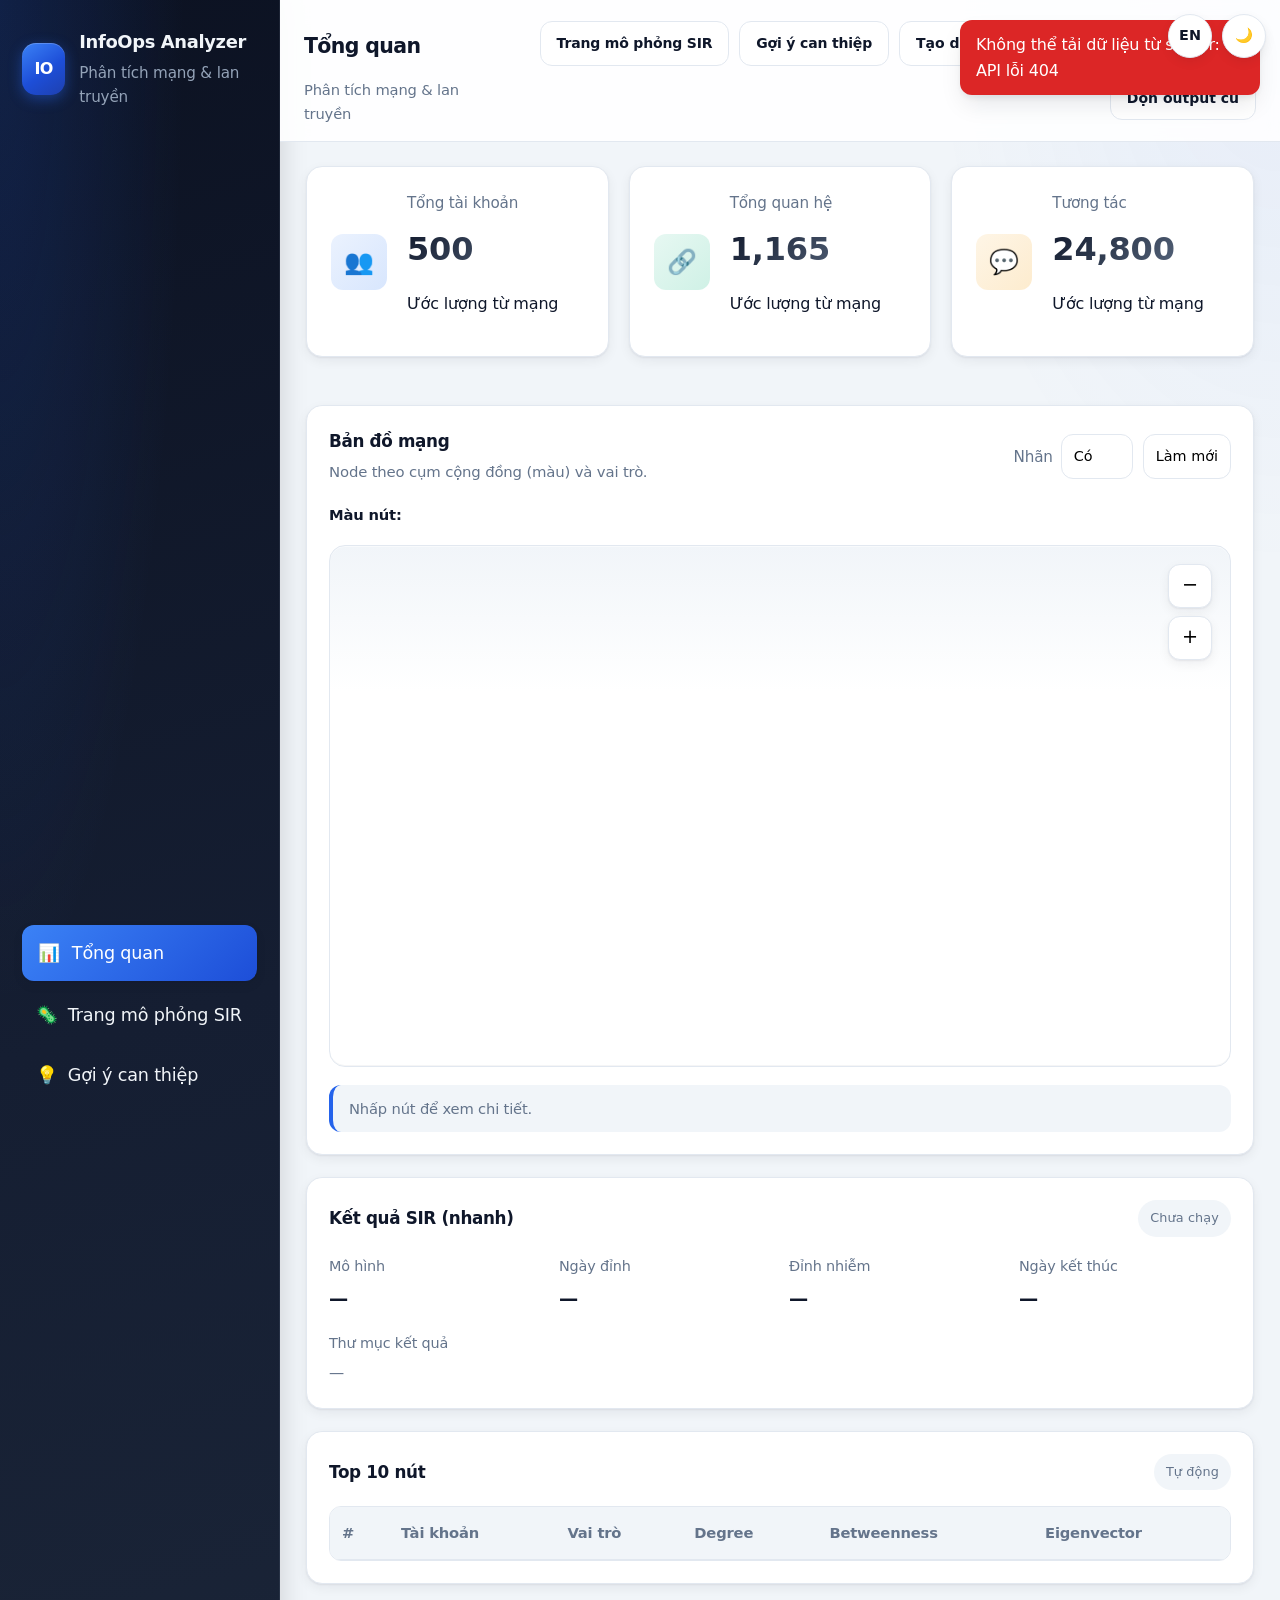
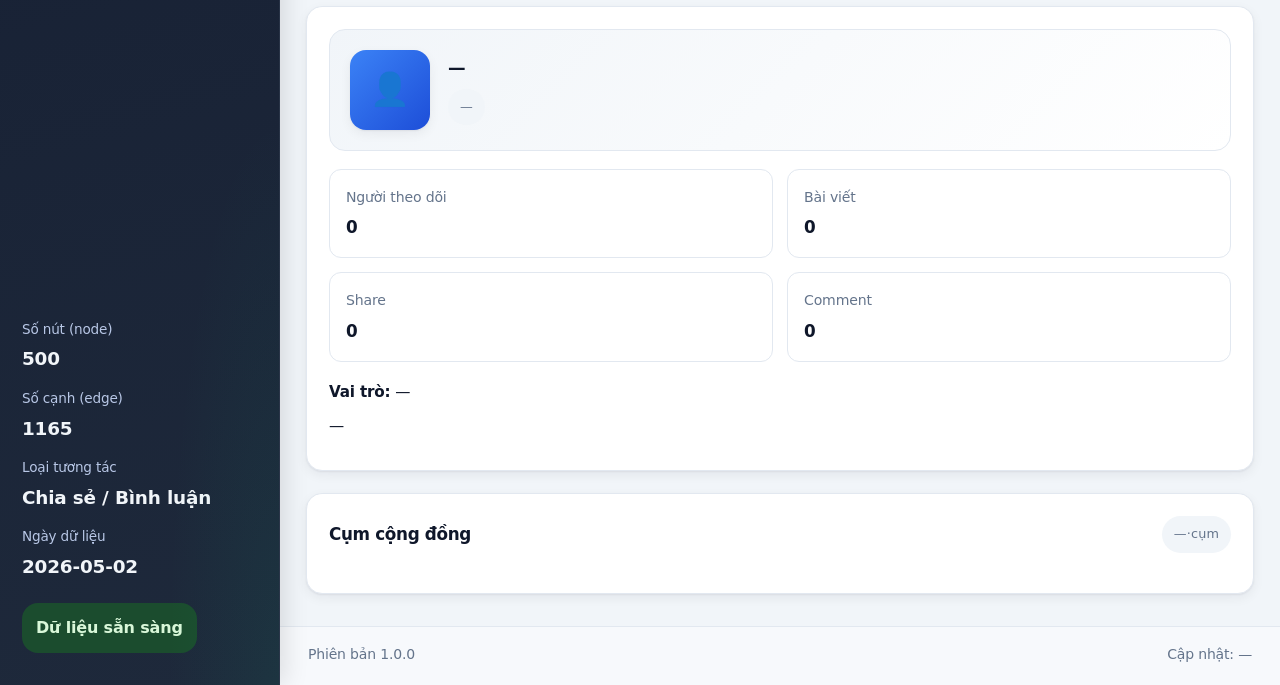
==== commit c746a2bc: "ngay14-05-2026" ====
--- a/index.html
+++ b/index.html
@@ -6,7 +6,7 @@
   <title data-i18n="dashboard.docTitle">InfoOps Analyzer</title>
   <link rel="stylesheet" href="styles.css" />
 </head>
-<body>
+<body class="dashboard-body">
   <div class="app-shell">
     <div class="shell-tools" role="toolbar" aria-label="Giao diện & ngôn ngữ">
       <button type="button" id="langToggle" class="shell-tool-btn" title="English">EN</button>
@@ -30,6 +30,10 @@
           <span aria-hidden="true">🦠</span>
           <span data-i18n="nav.sirPageLong">Trang mô phỏng SIR</span>
         </a>
+        <a href="/recommendations" class="menu-item menu-item-link">
+          <span aria-hidden="true">💡</span>
+          <span data-i18n="nav.recsPage">Gợi ý can thiệp</span>
+        </a>
       </nav>
       <div class="sidebar-footer">
         <div class="data-block">
@@ -102,6 +106,7 @@
         </div>
         <div class="topbar-actions">
           <a href="/simulation" class="button-link button-link-accent" data-i18n="dashboard.simLink">Trang mô phỏng SIR</a>
+          <a href="/recommendations" class="button-link" data-i18n="nav.recsPage">Gợi ý can thiệp</a>
           <button type="button" id="btnGenerate" onclick="openDataGenModal()" data-i18n="dashboard.generate">Tạo dữ liệu</button>
           <button type="button" id="btnRunPureSIR" data-i18n="dashboard.sirPure">SIR thuần</button>
           <button type="button" id="btnRunDynamicSIR" data-i18n="dashboard.sirDyn">SIR động</button>
@@ -136,14 +141,6 @@
                 <p class="metric-footnote" data-i18n="dashboard.metricFootnote">Ước lượng từ mạng</p>
               </div>
             </article>
-            <article class="metric-card red">
-              <div class="metric-icon" aria-hidden="true">🚨</div>
-              <div>
-                <p class="metric-label" data-i18n="dashboard.metricHighRisk">Nguy cơ cao (ước lượng)</p>
-                <h2 class="tabular-nums" id="metric-high-risk">34</h2>
-                <p class="metric-footnote" data-i18n="dashboard.metricFootnote">Ước lượng từ mạng</p>
-              </div>
-            </article>
           </section>
 
           <section class="dashboard-grid">
@@ -151,7 +148,7 @@
               <div class="panel-header">
                 <div>
                   <h3 data-i18n="dashboard.graphTitle">Bản đồ mạng</h3>
-                  <p class="subtext" data-i18n="dashboard.graphSub">Node theo mức độ nguy cơ và vai trò.</p>
+                  <p class="subtext" data-i18n="dashboard.graphSub">Node theo cụm cộng đồng (màu) và vai trò.</p>
                 </div>
                 <div class="graph-controls">
                   <label>
@@ -164,11 +161,9 @@
                   <button type="button" id="refreshGraph" data-i18n="dashboard.refresh">Làm mới</button>
                 </div>
               </div>
-              <div class="legend-row">
-                <div><span class="legend-dot high"></span><span data-i18n="dashboard.riskHigh">Nguy cơ cao</span></div>
-                <div><span class="legend-dot medium"></span><span data-i18n="dashboard.riskMed">Trung bình</span></div>
-                <div><span class="legend-dot low"></span><span data-i18n="dashboard.riskLow">Thấp</span></div>
-                <div><span class="legend-dot unknown"></span><span data-i18n="dashboard.riskUnknown">Chưa xác định</span></div>
+              <div class="legend-row" id="clusterLegendRow">
+                <span class="legend-title" data-i18n="dashboard.clusterLegendTitle">Màu nút: cụm</span>
+                <div id="clusterLegendItems" class="cluster-legend-items"></div>
               </div>
               <div class="graph-container">
                 <svg id="networkGraph" viewBox="0 0 900 520" preserveAspectRatio="xMidYMid meet" role="img" aria-label="Network"></svg>
@@ -224,7 +219,6 @@
                       <th data-i18n="dashboard.thDegree">Degree</th>
                       <th data-i18n="dashboard.thBetw">Betweenness</th>
                       <th data-i18n="dashboard.thEigen">Eigenvector</th>
-                      <th data-i18n="dashboard.thRisk">Điểm nguy cơ</th>
                     </tr>
                   </thead>
                   <tbody id="topNodesTable"></tbody>
@@ -237,7 +231,7 @@
                 <div class="profile-avatar" aria-hidden="true">👤</div>
                 <div>
                   <h3 id="selectedName">—</h3>
-                  <div class="badge danger" id="selectedRisk">—</div>
+                  <div class="badge small" id="selectedClusterBadge">—</div>
                 </div>
               </div>
               <div class="profile-metrics">
@@ -270,13 +264,6 @@
                 <span class="badge small"><span id="clusterCountNum">—</span> · <span data-i18n="dashboard.clusterUnit">cụm</span></span>
               </div>
               <ul id="clustersList" class="cluster-list"></ul>
-            </div>
-
-            <div class="recommendation-panel card">
-              <div class="panel-header">
-                <h3 data-i18n="dashboard.recs">Gợi ý can thiệp</h3>
-              </div>
-              <ul id="recommendationList" class="recommendation-list"></ul>
             </div>
           </section>
         </main>
--- a/styles.css
+++ b/styles.css
@@ -1,30 +1,47 @@
 :root {
-  --bg: #f8fafc;
+  --bg: #f1f5f9;
+  --bg-elevated: #f8fafc;
   --panel: #ffffff;
   --panel-alt: #f1f5f9;
-  --text: #1e293b;
+  --text: #0f172a;
   --muted: #64748b;
   --nav: #0f172a;
   --nav-active: #1e293b;
-  --accent-blue: #3b82f6;
-  --accent-green: #10b981;
-  --accent-orange: #f59e0b;
-  --accent-red: #ef4444;
-  --shadow: 0 1px 3px 0 rgba(0, 0, 0, 0.1), 0 1px 2px 0 rgba(0, 0, 0, 0.06);
-  --shadow-lg: 0 10px 15px -3px rgba(0, 0, 0, 0.1), 0 4px 6px -2px rgba(0, 0, 0, 0.05);
+  --accent-blue: #2563eb;
+  --accent-blue-soft: rgba(37, 99, 235, 0.12);
+  --accent-green: #059669;
+  --accent-orange: #d97706;
+  --accent-red: #dc2626;
+  --shadow: 0 1px 2px rgba(15, 23, 42, 0.06), 0 4px 12px rgba(15, 23, 42, 0.06);
+  --shadow-lg: 0 4px 6px -1px rgba(15, 23, 42, 0.07), 0 12px 24px -4px rgba(15, 23, 42, 0.1);
   --border: #e2e8f0;
-  --hover: #f8fafc;
-  --success: #10b981;
-  --warning: #f59e0b;
-  --danger: #ef4444;
-  --info: #3b82f6;
+  --hover: #f1f5f9;
+  --success: #059669;
+  --warning: #d97706;
+  --danger: #dc2626;
+  --info: #2563eb;
   --radius: 12px;
   --radius-lg: 16px;
+  --radius-xl: 20px;
   --transition: all 0.2s cubic-bezier(0.4, 0, 0.2, 1);
-}
-
-* {
+  --font-sans: ui-sans-serif, system-ui, -apple-system, 'Segoe UI', Roboto, 'Helvetica Neue', Arial, sans-serif;
+  --sidebar-width: 280px;
+  --focus-ring: 0 0 0 3px rgba(37, 99, 235, 0.28);
+}
+
+*,
+*::before,
+*::after {
   box-sizing: border-box;
+}
+
+html {
+  scroll-behavior: smooth;
+}
+
+::selection {
+  background: rgba(37, 99, 235, 0.22);
+  color: var(--text);
 }
 
 /* Floating tools: theme + language */
@@ -38,23 +55,30 @@
 }
 
 .shell-tool-btn {
-  width: 42px;
-  height: 42px;
+  width: 44px;
+  height: 44px;
   border-radius: 999px;
-  border: 1px solid rgba(203, 213, 225, 0.35);
-  background: color-mix(in srgb, var(--panel) 82%, transparent);
+  border: 1px solid var(--border);
+  background: var(--panel);
   box-shadow: var(--shadow);
   cursor: pointer;
   display: grid;
   place-items: center;
   font-weight: 700;
+  font-size: 0.9rem;
   color: var(--text);
   transition: var(--transition);
 }
 
 .shell-tool-btn:hover {
   transform: translateY(-1px);
-  border-color: rgba(59, 130, 246, 0.5);
+  border-color: rgba(37, 99, 235, 0.45);
+  box-shadow: var(--shadow-lg);
+}
+
+.shell-tool-btn:focus-visible {
+  outline: none;
+  box-shadow: var(--focus-ring);
 }
 
 .shell-tool-btn:active {
@@ -62,22 +86,26 @@
 }
 
 .button-link-accent {
-  border-color: rgba(59, 130, 246, 0.35);
-  background: rgba(59, 130, 246, 0.08);
+  border-color: rgba(37, 99, 235, 0.35);
+  background: var(--accent-blue-soft);
+  color: var(--accent-blue);
 }
 
 .btn-muted {
-  border: 1px solid #d1d5db;
-  border-radius: 12px;
+  border: 1px solid var(--border);
+  border-radius: var(--radius);
   padding: 10px 16px;
-  color: #334155;
-  background: #f8fafc;
+  color: var(--text);
+  background: var(--panel-alt);
   cursor: pointer;
+  font-weight: 600;
+  font-size: 0.875rem;
+  transition: var(--transition);
 }
 
 .btn-muted:hover {
-  border-color: rgba(59, 130, 246, 0.5);
-  color: #1d4ed8;
+  border-color: rgba(37, 99, 235, 0.35);
+  background: var(--hover);
 }
 
 /* Toasts */
@@ -130,10 +158,11 @@
 
 body {
   margin: 0;
-  font-family: 'Inter', -apple-system, BlinkMacSystemFont, 'Segoe UI', 'Roboto', sans-serif;
+  font-family: var(--font-sans);
   background: var(--bg);
   color: var(--text);
   line-height: 1.6;
+  letter-spacing: -0.011em;
   -webkit-font-smoothing: antialiased;
   -moz-osx-font-smoothing: grayscale;
 }
@@ -194,20 +223,21 @@
 
 .app-shell {
   display: grid;
-  grid-template-columns: 280px 1fr;
+  grid-template-columns: var(--sidebar-width) 1fr;
   min-height: 100vh;
 }
 
 .sidebar {
-  background: linear-gradient(135deg, #0f172a 0%, #1e293b 100%);
+  background: linear-gradient(165deg, #0c1222 0%, #151e32 45%, #1e293b 100%);
   color: #f1f5f9;
-  padding: 32px 24px;
+  padding: 28px 22px 32px;
   display: flex;
   flex-direction: column;
   justify-content: space-between;
-  box-shadow: var(--shadow-lg);
+  box-shadow: 4px 0 24px rgba(0, 0, 0, 0.12);
   position: relative;
   overflow: hidden;
+  border-right: 1px solid rgba(148, 163, 184, 0.12);
 }
 
 .sidebar::before {
@@ -217,7 +247,9 @@
   left: 0;
   right: 0;
   bottom: 0;
-  background: linear-gradient(45deg, rgba(59, 130, 246, 0.1) 0%, transparent 100%);
+  background:
+    radial-gradient(ellipse 120% 80% at 0% 0%, rgba(37, 99, 235, 0.18) 0%, transparent 55%),
+    radial-gradient(ellipse 80% 50% at 100% 100%, rgba(16, 185, 129, 0.08) 0%, transparent 50%);
   pointer-events: none;
 }
 
@@ -231,15 +263,17 @@
 }
 
 .brand-mark {
-  width: 50px;
-  height: 50px;
-  border-radius: var(--radius);
-  background: linear-gradient(135deg, #3b82f6, #1d4ed8);
+  width: 52px;
+  height: 52px;
+  border-radius: 14px;
+  background: linear-gradient(145deg, #3b82f6 0%, #1d4ed8 55%, #1e40af 100%);
   display: grid;
   place-items: center;
-  font-weight: 700;
-  font-size: 1.1rem;
-  box-shadow: var(--shadow);
+  font-weight: 800;
+  font-size: 1rem;
+  letter-spacing: -0.04em;
+  color: #fff;
+  box-shadow: 0 4px 14px rgba(37, 99, 235, 0.45), inset 0 1px 0 rgba(255, 255, 255, 0.2);
   transition: var(--transition);
 }
 
@@ -249,8 +283,9 @@
 
 .brand h1 {
   margin: 0;
-  font-size: 1.15rem;
-  font-weight: 600;
+  font-size: 1.12rem;
+  font-weight: 700;
+  letter-spacing: -0.02em;
 }
 
 .brand p {
@@ -355,6 +390,27 @@
 .main-panel {
   display: flex;
   flex-direction: column;
+  min-height: 100vh;
+  background: var(--bg);
+}
+
+.dashboard-body .main-panel {
+  background:
+    radial-gradient(ellipse 70% 50% at 100% 0%, rgba(37, 99, 235, 0.06) 0%, transparent 50%),
+    var(--bg);
+}
+
+.sir-page-body .main-panel,
+.rec-page-body .main-panel {
+  background:
+    radial-gradient(ellipse 60% 40% at 0% 0%, rgba(37, 99, 235, 0.05) 0%, transparent 45%),
+    var(--bg);
+}
+
+.content-wrap {
+  flex: 1;
+  display: flex;
+  flex-direction: column;
 }
 
 .topbar {
@@ -362,24 +418,26 @@
   justify-content: space-between;
   align-items: center;
   gap: 16px;
-  background: color-mix(in srgb, #ffffff 82%, transparent);
-  padding: 18px 22px;
-  border-bottom: 1px solid #e5e7eb;
+  background: color-mix(in srgb, var(--panel) 88%, transparent);
+  padding: 16px 24px;
+  border-bottom: 1px solid var(--border);
   position: sticky;
   top: 0;
   z-index: 10;
-  backdrop-filter: blur(10px);
+  backdrop-filter: blur(12px);
+  -webkit-backdrop-filter: blur(12px);
 }
 
 .topbar-title {
-  font-size: 1.2rem;
+  font-size: 1.28rem;
   font-weight: 750;
-  letter-spacing: -0.01em;
+  letter-spacing: -0.03em;
+  color: var(--text);
 }
 
 .topbar-actions {
   display: flex;
-  gap: 12px;
+  gap: 10px;
   flex-wrap: wrap;
   align-items: center;
   justify-content: flex-end;
@@ -387,26 +445,41 @@
 
 .topbar-actions button,
 .icon-button {
-  border: 1px solid #d1d5db;
-  border-radius: 12px;
+  border: 1px solid var(--border);
+  border-radius: var(--radius);
   padding: 10px 16px;
-  color: #334155;
-  background: #f8fafc;
+  color: var(--text);
+  background: var(--panel);
   cursor: pointer;
+  font-weight: 600;
+  font-size: 0.875rem;
+  box-shadow: 0 1px 0 rgba(255, 255, 255, 0.6) inset;
+  transition: var(--transition);
+}
+
+.topbar-actions button:hover {
+  border-color: rgba(37, 99, 235, 0.35);
+  background: var(--bg-elevated);
+}
+
+.topbar-actions button:focus-visible {
+  outline: none;
+  box-shadow: var(--focus-ring);
 }
 
 .content-area {
-  padding: 22px;
+  padding: 24px 26px 32px;
   display: flex;
   flex-direction: column;
   gap: 24px;
-  max-width: 1280px;
+  max-width: 1320px;
   margin: 0 auto;
+  width: 100%;
 }
 
 .metrics-grid {
   display: grid;
-  grid-template-columns: repeat(4, minmax(0, 1fr));
+  grid-template-columns: repeat(3, minmax(0, 1fr));
   gap: 20px;
   margin-bottom: 24px;
 }
@@ -438,8 +511,9 @@
 }
 
 .metric-card:hover {
-  transform: translateY(-4px);
+  transform: translateY(-2px);
   box-shadow: var(--shadow-lg);
+  border-color: rgba(37, 99, 235, 0.18);
 }
 
 .metric-card:hover::before {
@@ -529,6 +603,22 @@
   box-shadow: var(--shadow);
   border: 1px solid var(--border);
   transition: var(--transition);
+  position: relative;
+}
+
+.card::after {
+  content: '';
+  position: absolute;
+  inset: 0;
+  border-radius: inherit;
+  pointer-events: none;
+  box-shadow: inset 0 1px 0 rgba(255, 255, 255, 0.65);
+  opacity: 0.9;
+}
+
+[data-theme='dark'] .card::after {
+  box-shadow: inset 0 1px 0 rgba(255, 255, 255, 0.04);
+  opacity: 1;
 }
 
 .card:hover {
@@ -551,8 +641,9 @@
 
 .panel-header h3 {
   margin: 0;
-  font-size: 1.1rem;
-  font-weight: 600;
+  font-size: 1.05rem;
+  font-weight: 700;
+  letter-spacing: -0.02em;
   color: var(--text);
 }
 
@@ -623,14 +714,42 @@
 .legend-dot.low { background: var(--accent-green); }
 .legend-dot.unknown { background: var(--muted); }
 
+.legend-title {
+  font-weight: 600;
+  color: var(--text);
+  margin-right: 6px;
+}
+
+.cluster-legend-items {
+  display: inline-flex;
+  flex-wrap: wrap;
+  gap: 14px;
+  align-items: center;
+}
+
+.cluster-legend-items span {
+  display: inline-flex;
+  align-items: center;
+  gap: 6px;
+}
+
+.cluster-legend-dot {
+  width: 10px;
+  height: 10px;
+  border-radius: 50%;
+  display: inline-block;
+  flex-shrink: 0;
+  box-shadow: 0 0 0 2px rgba(255, 255, 255, 0.8);
+}
+
 .graph-container {
   position: relative;
   border-radius: var(--radius-lg);
-  background: var(--panel);
+  background: linear-gradient(180deg, var(--panel-alt) 0%, var(--panel) 28%);
   border: 1px solid var(--border);
   overflow: hidden;
   min-height: 520px;
-  box-shadow: inset 0 1px 3px rgba(0, 0, 0, 0.1);
+  box-shadow: inset 0 1px 0 rgba(255, 255, 255, 0.5), inset 0 -1px 0 rgba(15, 23, 42, 0.04);
 }
 
 #networkGraph {
@@ -784,16 +903,15 @@
 
 tbody tr {
   cursor: pointer;
-  transition: var(--transition);
+  transition: background-color 0.15s ease;
 }
 
 tbody tr:hover {
-  background: var(--hover);
-  transform: scale(1.01);
+  background: var(--accent-blue-soft);
 }
 
 tbody tr:hover td {
-  color: var(--accent-blue);
+  color: inherit;
 }
 
 .badge {
@@ -1001,8 +1119,17 @@
   display: flex;
   justify-content: space-between;
   align-items: center;
-  padding: 18px 28px;
-  color: var(--muted);
+  padding: 16px 28px 20px;
+  color: var(--muted);
+  font-size: 0.875rem;
+  border-top: 1px solid transparent;
+}
+
+.dashboard-body .app-footer,
+.sir-page-body .app-footer,
+.rec-page-body .app-footer {
+  border-top-color: var(--border);
+  background: color-mix(in srgb, var(--panel) 40%, transparent);
 }
 
 @media (max-width: 1280px) {
@@ -1057,22 +1184,43 @@
 
 /* Dark Mode Variables */
 [data-theme="dark"] {
-  --bg: #0f172a;
-  --panel: #1e293b;
-  --panel-alt: #334155;
+  --bg: #0b1120;
+  --bg-elevated: #111827;
+  --panel: #151f33;
+  --panel-alt: #1a2744;
   --text: #f1f5f9;
   --muted: #94a3b8;
-  --border: #334155;
-  --hover: #334155;
-  --accent-blue: #3b82f6;
-  --accent-red: #ef4444;
-  --accent-orange: #f97316;
-  --accent-green: #10b981;
-  --danger: #ef4444;
-  --warning: #f97316;
-  --success: #10b981;
-  --shadow: 0 4px 6px -1px rgba(0, 0, 0, 0.3), 0 2px 4px -1px rgba(0, 0, 0, 0.2);
-  --shadow-lg: 0 10px 15px -3px rgba(0, 0, 0, 0.4), 0 4px 6px -2px rgba(0, 0, 0, 0.3);
+  --border: rgba(148, 163, 184, 0.18);
+  --hover: rgba(148, 163, 184, 0.1);
+  --accent-blue: #60a5fa;
+  --accent-blue-soft: rgba(96, 165, 250, 0.12);
+  --accent-red: #f87171;
+  --accent-orange: #fb923c;
+  --accent-green: #34d399;
+  --danger: #f87171;
+  --warning: #fb923c;
+  --success: #34d399;
+  --shadow: 0 4px 6px -1px rgba(0, 0, 0, 0.35), 0 2px 4px -1px rgba(0, 0, 0, 0.22);
+  --shadow-lg: 0 12px 24px -4px rgba(0, 0, 0, 0.45);
+}
+
+[data-theme="dark"] .loading-overlay {
+  background: rgba(15, 23, 42, 0.88);
+}
+
+[data-theme="dark"] .graph-container {
+  background: linear-gradient(180deg, var(--panel-alt) 0%, var(--panel) 35%);
+  box-shadow: inset 0 1px 0 rgba(255, 255, 255, 0.05);
+}
+
+[data-theme="dark"] .topbar-actions button {
+  box-shadow: none;
+  background: var(--panel-alt);
+}
+
+[data-theme="dark"] .app-footer {
+  border-top: 1px solid var(--border);
+  margin-top: auto;
 }
 
 /* Additional Responsive Improvements */
@@ -1225,7 +1373,9 @@
   left: 0;
   width: 100%;
   height: 100%;
-  background: rgba(0, 0, 0, 0.5);
+  background: rgba(15, 23, 42, 0.45);
+  backdrop-filter: blur(4px);
+  -webkit-backdrop-filter: blur(4px);
   z-index: 2000;
   animation: fadeIn 0.3s ease-out;
 }
@@ -1238,10 +1388,10 @@
 
 .modal-content {
   background: var(--panel);
-  border-radius: var(--radius-lg);
-  box-shadow: var(--shadow-lg);
+  border-radius: var(--radius-xl);
+  box-shadow: var(--shadow-lg), 0 0 0 1px rgba(15, 23, 42, 0.04);
   max-width: 500px;
-  width: 90%;
+  width: min(500px, 92vw);
   max-height: 90vh;
   overflow-y: auto;
   animation: slideUp 0.3s ease-out;
@@ -1366,16 +1516,16 @@
 /* --- Khối mô phỏng SIR (gộp từ simulation.html) --- */
 .simulation-container {
   display: grid;
-  grid-template-columns: minmax(280px, 350px) 1fr;
-  gap: 20px;
-  padding: 4px 0 20px;
+  grid-template-columns: minmax(280px, 360px) 1fr;
+  gap: 24px;
+  padding: 4px 0 24px;
   min-height: calc(100vh - 180px);
 }
 
 .sim-controls-panel {
   background: var(--panel);
-  border-radius: var(--radius);
-  padding: 20px;
+  border-radius: var(--radius-lg);
+  padding: 22px;
   box-shadow: var(--shadow);
   overflow-y: auto;
   max-height: calc(100vh - 200px);
@@ -1383,32 +1533,51 @@
 }
 
 .sim-controls-panel h3 {
-  margin: 0 0 16px;
+  margin: 0 0 18px;
+  font-size: 1rem;
+  font-weight: 700;
+  letter-spacing: -0.02em;
+  padding-bottom: 12px;
+  border-bottom: 1px solid var(--border);
 }
 
 .model-tabs {
   display: flex;
-  gap: 10px;
+  gap: 8px;
   margin-bottom: 20px;
+  padding: 4px;
+  background: var(--panel-alt);
+  border-radius: var(--radius);
+  border: 1px solid var(--border);
 }
 
 .tab-btn {
   flex: 1;
-  padding: 8px 12px;
-  border: 1px solid var(--border);
-  background: var(--panel-alt);
-  border-radius: 6px;
+  padding: 10px 12px;
+  border: none;
+  background: transparent;
+  border-radius: 10px;
   cursor: pointer;
-  font-size: 12px;
-  font-weight: 500;
-  color: var(--text);
+  font-size: 0.8125rem;
+  font-weight: 600;
+  color: var(--muted);
+  transition: var(--transition);
+}
+
+.tab-btn:hover {
+  color: var(--text);
+  background: rgba(255, 255, 255, 0.6);
+}
+
+[data-theme='dark'] .tab-btn:hover {
+  background: rgba(255, 255, 255, 0.06);
 }
 
 .tab-btn.active,
 .tab-btn.sim-tab-model.active {
-  background: var(--accent-blue);
-  color: #fff;
-  border-color: var(--accent-blue);
+  background: var(--panel);
+  color: var(--accent-blue);
+  box-shadow: var(--shadow);
 }
 
 .model-controls {
@@ -1418,18 +1587,22 @@
 }
 
 .sim-run-btn {
-  padding: 10px 16px;
-  background: var(--accent-blue);
+  padding: 12px 18px;
+  background: linear-gradient(180deg, #3b82f6 0%, #2563eb 100%);
   color: #fff;
   border: none;
-  border-radius: 6px;
+  border-radius: var(--radius);
   cursor: pointer;
-  font-weight: 500;
+  font-weight: 600;
+  font-size: 0.9rem;
   width: 100%;
+  box-shadow: 0 2px 8px rgba(37, 99, 235, 0.35), inset 0 1px 0 rgba(255, 255, 255, 0.2);
+  transition: var(--transition);
 }
 
 .sim-run-btn:hover {
-  opacity: 0.92;
+  filter: brightness(1.05);
+  transform: translateY(-1px);
 }
 
 .sim-run-btn:disabled {
@@ -1438,35 +1611,36 @@
 }
 
 .sim-status-msg {
-  padding: 10px;
-  border-radius: 6px;
-  font-size: 12px;
-  margin-top: 10px;
+  padding: 12px 14px;
+  border-radius: var(--radius);
+  font-size: 0.8125rem;
+  margin-top: 12px;
   text-align: center;
+  font-weight: 500;
 }
 
 .sim-status-msg.success {
-  background: #d4edda;
-  color: #155724;
-  border: 1px solid #c3e6cb;
+  background: color-mix(in srgb, var(--success) 14%, var(--panel));
+  color: var(--success);
+  border: 1px solid color-mix(in srgb, var(--success) 28%, var(--border));
 }
 
 .sim-status-msg.error {
-  background: #f8d7da;
-  color: #721c24;
-  border: 1px solid #f5c6cb;
+  background: color-mix(in srgb, var(--danger) 12%, var(--panel));
+  color: var(--danger);
+  border: 1px solid color-mix(in srgb, var(--danger) 28%, var(--border));
 }
 
 .sim-status-msg.loading {
-  background: #d1ecf1;
-  color: #0c5460;
-  border: 1px solid #bee5eb;
+  background: color-mix(in srgb, var(--info) 12%, var(--panel));
+  color: var(--info);
+  border: 1px solid color-mix(in srgb, var(--info) 25%, var(--border));
 }
 
 .sim-results-panel {
   background: var(--panel);
-  border-radius: var(--radius);
-  padding: 20px;
+  border-radius: var(--radius-lg);
+  padding: 22px;
   box-shadow: var(--shadow);
   display: flex;
   flex-direction: column;
@@ -1628,19 +1802,27 @@
 .button-link {
   display: inline-flex;
   align-items: center;
-  padding: 8px 14px;
+  padding: 10px 16px;
   border-radius: var(--radius);
   border: 1px solid var(--border);
   background: var(--panel);
   color: var(--text);
   text-decoration: none;
-  font-weight: 500;
-  font-size: 0.9rem;
+  font-weight: 600;
+  font-size: 0.875rem;
+  transition: var(--transition);
+  box-shadow: 0 1px 0 rgba(255, 255, 255, 0.5) inset;
 }
 
 .button-link:hover {
-  border-color: var(--accent-blue);
+  border-color: rgba(37, 99, 235, 0.4);
   color: var(--accent-blue);
+  background: var(--bg-elevated);
+}
+
+.button-link:focus-visible {
+  outline: none;
+  box-shadow: var(--focus-ring);
 }
 
 .sir-intro {
